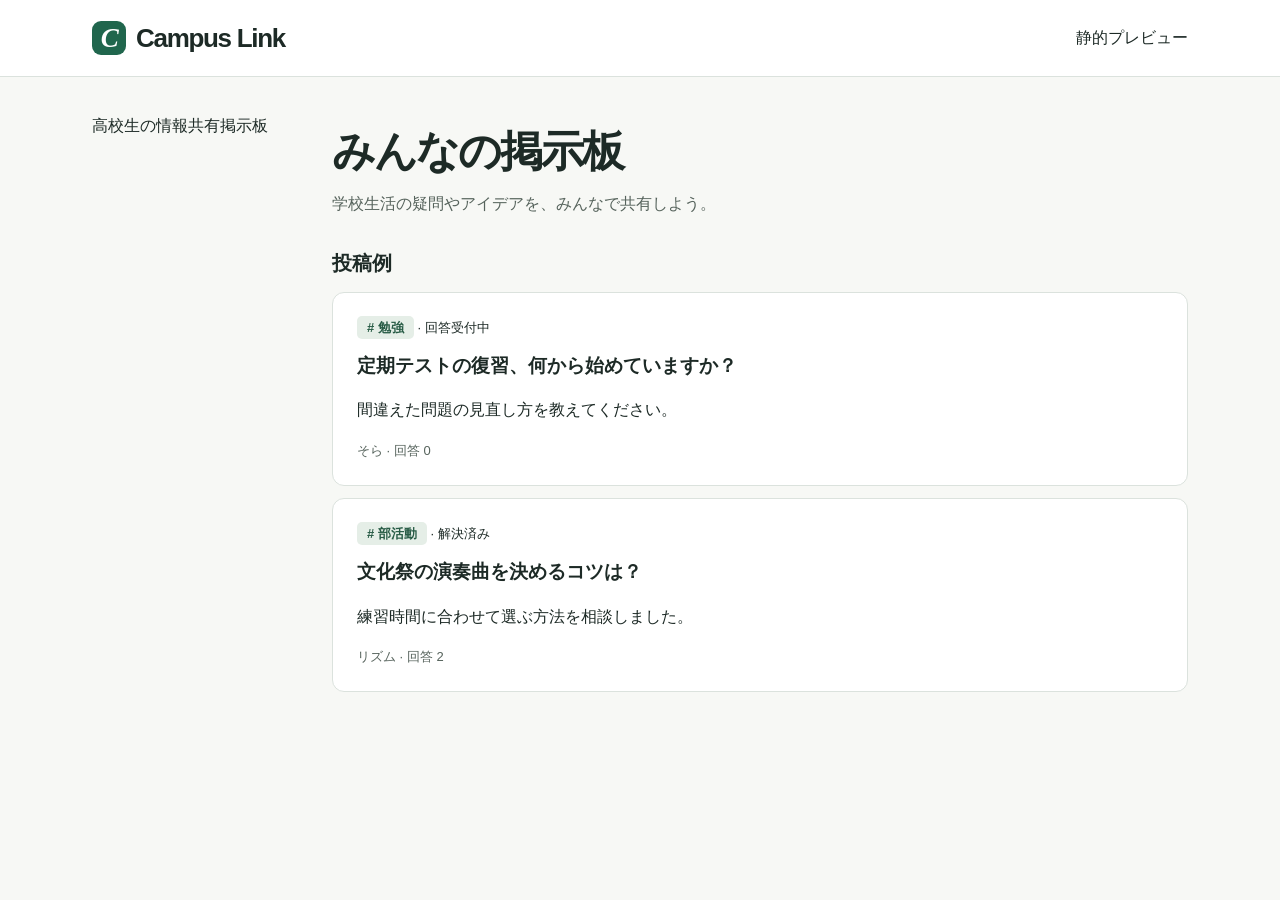
==== static/index.html @ 7dd42ddc "Build Campus Link student discussion board" ====
<!doctype html><html lang="ja"><meta charset="utf-8"><meta name="viewport" content="width=device-width,initial-scale=1"><link rel="stylesheet" href="style.css"><title>Campus Link | 静的見本</title><header><div class="bar"><strong class="brand"><i>C</i>Campus Link</strong>静的プレビュー</div></header><div class="layout"><aside>高校生の情報共有掲示板</aside><main><h1>みんなの掲示板</h1><p class="intro">学校生活の疑問やアイデアを、みんなで共有しよう。</p><h2>投稿例</h2><article><div class="meta"><b># 勉強</b> · 回答受付中</div><h3>定期テストの復習、何から始めていますか？</h3><p>間違えた問題の見直し方を教えてください。</p><footer>そら · 回答 0</footer></article><article><div class="meta"><b># 部活動</b> · 解決済み</div><h3>文化祭の演奏曲を決めるコツは？</h3><p>練習時間に合わせて選ぶ方法を相談しました。</p><footer>リズム · 回答 2</footer></article></main></div></html>
---- static/style.css ----
:root{--ink:#1d2a26;--pine:#20664d;--line:#dbe2dd;--paper:#f7f8f5;font:16px/1.65 "Hiragino Sans","Yu Gothic",sans-serif;color:var(--ink);background:var(--paper)}*{box-sizing:border-box}body{margin:0}a{color:var(--pine);text-decoration:none}a:hover{text-decoration:underline}header{background:white;border-bottom:1px solid var(--line)}.bar,.layout{max-width:1160px;margin:auto;padding:0 32px}.bar{height:76px;display:flex;align-items:center;justify-content:space-between}.brand{font:bold 26px/1 Arial,sans-serif;letter-spacing:-1.3px;color:var(--ink);display:flex;gap:10px;align-items:center}.brand i{display:grid;place-items:center;background:var(--pine);color:white;width:34px;height:34px;border-radius:9px;font:italic bold 27px Georgia}.button,button{border-radius:7px;cursor:pointer;font:inherit;font-weight:650;padding:8px 16px}.button{background:var(--pine);color:white;border:1px solid var(--pine)}button{background:white;border:1px solid var(--line);color:var(--ink)}.layout{display:grid;grid-template-columns:190px minmax(0,1fr);gap:50px;padding-top:36px;padding-bottom:60px}nav a,nav small{display:block;padding:7px 12px;color:var(--ink)}nav small{margin-top:16px;color:#65736c;font-weight:bold}nav span{color:#728178;margin-right:8px}.active,.notice,.meta b{background:#e5eee7;color:#285c46}.active{border-radius:6px;font-weight:bold}h1{font-size:clamp(28px,4vw,43px);letter-spacing:-.045em;line-height:1.25;margin:12px 0}h2{font-size:20px;margin:30px 0 12px}h3{margin:12px 0 4px}h3 a{color:var(--ink)}small,footer,.intro,.excerpt{color:#56635c}.intro{margin:0 0 28px}.filters,.actions{display:flex;gap:10px;align-items:center;flex-wrap:wrap}.search{flex:1;display:flex;align-items:center;gap:8px;padding-left:12px;background:white;border:1px solid var(--line);border-radius:7px}.search input{border:0;min-width:0;width:100%}input:not([type=checkbox]),textarea,select{font:inherit;border:1px solid var(--line);border-radius:6px;padding:9px;background:white;color:inherit}.search input:not([type=checkbox]){border:0}.panel,article{background:white;border:1px solid var(--line);border-radius:12px;padding:24px;margin:12px 0;overflow-wrap:anywhere}.meta,footer,small{font-size:13px}.meta b,.notice{padding:4px 10px;border-radius:5px}.notice{padding:12px}.empty{text-align:center;padding:40px 16px}.stack,.stack label{display:grid;gap:6px}.stack{gap:18px}.stack button{justify-self:start}.body{white-space:pre-wrap}img{max-width:100%;max-height:640px}.actions{margin-top:20px}:focus-visible{outline:3px solid var(--pine);outline-offset:2px}
@media(max-width:760px){.bar,.layout{padding-left:16px;padding-right:16px}.bar{height:62px}.layout{display:block;padding-top:12px}nav{display:flex;gap:5px;overflow-x:auto;padding-bottom:8px}nav small{display:none}nav a{white-space:nowrap;border:1px solid var(--line);border-radius:6px;font-size:14px}main{margin-top:20px}.search{flex-basis:100%}.panel,article{padding:18px}.intro{font-size:14px}}
.stack,.stack label{grid-template-columns:minmax(0,1fr)}.stack input,.stack textarea,.stack select{min-width:0;max-width:100%}
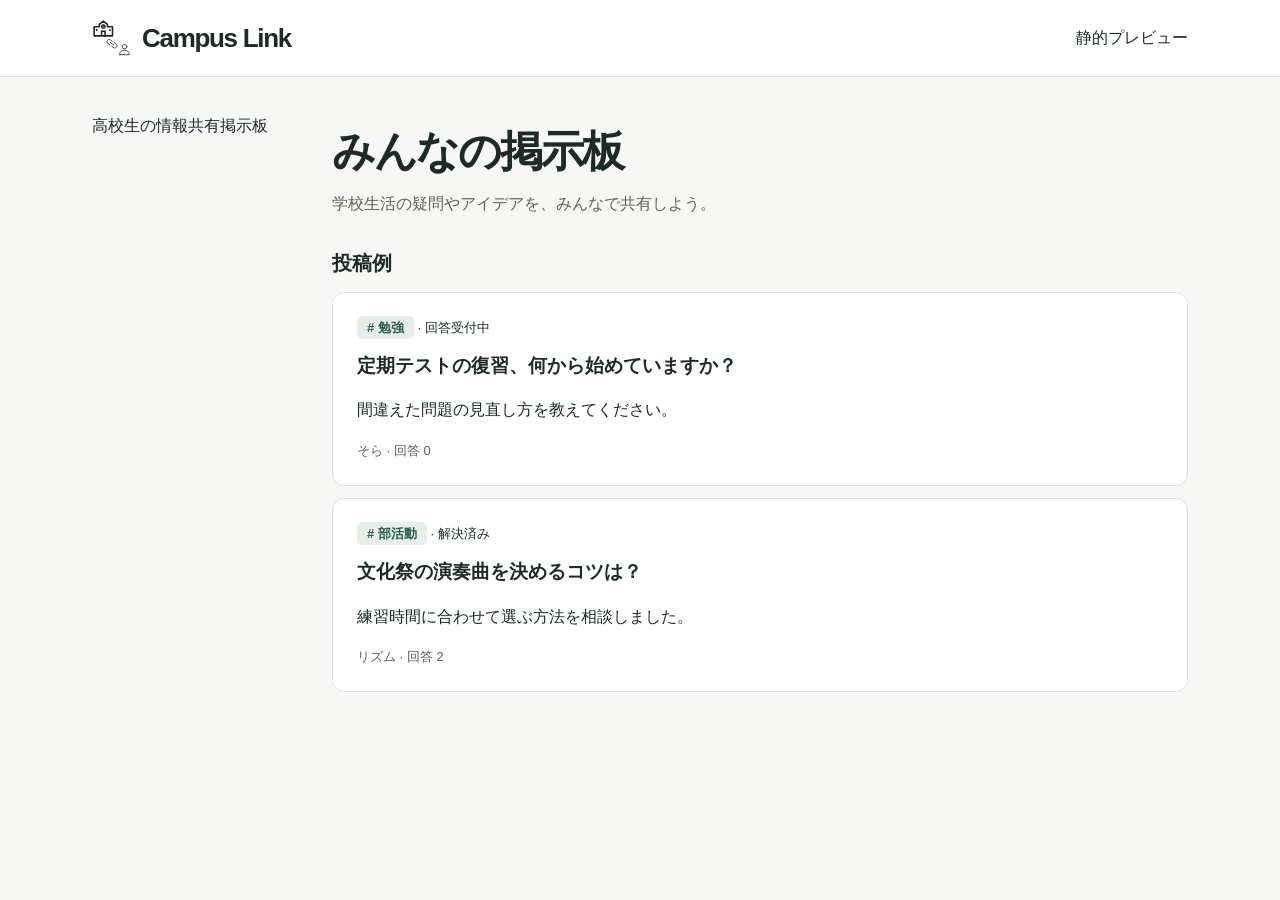
==== commit 935c2544: "Use supplied Campus Link logo in both headers" ====
--- a/static/index.html
+++ b/static/index.html
@@ -1 +1 @@
-<!doctype html><html lang="ja"><meta charset="utf-8"><meta name="viewport" content="width=device-width,initial-scale=1"><link rel="stylesheet" href="style.css"><title>Campus Link | 静的見本</title><header><div class="bar"><strong class="brand"><i>C</i>Campus Link</strong>静的プレビュー</div></header><div class="layout"><aside>高校生の情報共有掲示板</aside><main><h1>みんなの掲示板</h1><p class="intro">学校生活の疑問やアイデアを、みんなで共有しよう。</p><h2>投稿例</h2><article><div class="meta"><b># 勉強</b> · 回答受付中</div><h3>定期テストの復習、何から始めていますか？</h3><p>間違えた問題の見直し方を教えてください。</p><footer>そら · 回答 0</footer></article><article><div class="meta"><b># 部活動</b> · 解決済み</div><h3>文化祭の演奏曲を決めるコツは？</h3><p>練習時間に合わせて選ぶ方法を相談しました。</p><footer>リズム · 回答 2</footer></article></main></div></html>
+<!doctype html><html lang="ja"><meta charset="utf-8"><meta name="viewport" content="width=device-width,initial-scale=1"><link rel="stylesheet" href="style.css"><title>Campus Link | 静的見本</title><header><div class="bar"><strong class="brand"><img src="campus-link.svg" width="40" height="40" alt="">Campus Link</strong>静的プレビュー</div></header><div class="layout"><aside>高校生の情報共有掲示板</aside><main><h1>みんなの掲示板</h1><p class="intro">学校生活の疑問やアイデアを、みんなで共有しよう。</p><h2>投稿例</h2><article><div class="meta"><b># 勉強</b> · 回答受付中</div><h3>定期テストの復習、何から始めていますか？</h3><p>間違えた問題の見直し方を教えてください。</p><footer>そら · 回答 0</footer></article><article><div class="meta"><b># 部活動</b> · 解決済み</div><h3>文化祭の演奏曲を決めるコツは？</h3><p>練習時間に合わせて選ぶ方法を相談しました。</p><footer>リズム · 回答 2</footer></article></main></div></html>
--- a/static/style.css
+++ b/static/style.css
@@ -1,3 +1,3 @@
-:root{--ink:#1d2a26;--pine:#20664d;--line:#dbe2dd;--paper:#f7f8f5;font:16px/1.65 "Hiragino Sans","Yu Gothic",sans-serif;color:var(--ink);background:var(--paper)}*{box-sizing:border-box}body{margin:0}a{color:var(--pine);text-decoration:none}a:hover{text-decoration:underline}header{background:white;border-bottom:1px solid var(--line)}.bar,.layout{max-width:1160px;margin:auto;padding:0 32px}.bar{height:76px;display:flex;align-items:center;justify-content:space-between}.brand{font:bold 26px/1 Arial,sans-serif;letter-spacing:-1.3px;color:var(--ink);display:flex;gap:10px;align-items:center}.brand i{display:grid;place-items:center;background:var(--pine);color:white;width:34px;height:34px;border-radius:9px;font:italic bold 27px Georgia}.button,button{border-radius:7px;cursor:pointer;font:inherit;font-weight:650;padding:8px 16px}.button{background:var(--pine);color:white;border:1px solid var(--pine)}button{background:white;border:1px solid var(--line);color:var(--ink)}.layout{display:grid;grid-template-columns:190px minmax(0,1fr);gap:50px;padding-top:36px;padding-bottom:60px}nav a,nav small{display:block;padding:7px 12px;color:var(--ink)}nav small{margin-top:16px;color:#65736c;font-weight:bold}nav span{color:#728178;margin-right:8px}.active,.notice,.meta b{background:#e5eee7;color:#285c46}.active{border-radius:6px;font-weight:bold}h1{font-size:clamp(28px,4vw,43px);letter-spacing:-.045em;line-height:1.25;margin:12px 0}h2{font-size:20px;margin:30px 0 12px}h3{margin:12px 0 4px}h3 a{color:var(--ink)}small,footer,.intro,.excerpt{color:#56635c}.intro{margin:0 0 28px}.filters,.actions{display:flex;gap:10px;align-items:center;flex-wrap:wrap}.search{flex:1;display:flex;align-items:center;gap:8px;padding-left:12px;background:white;border:1px solid var(--line);border-radius:7px}.search input{border:0;min-width:0;width:100%}input:not([type=checkbox]),textarea,select{font:inherit;border:1px solid var(--line);border-radius:6px;padding:9px;background:white;color:inherit}.search input:not([type=checkbox]){border:0}.panel,article{background:white;border:1px solid var(--line);border-radius:12px;padding:24px;margin:12px 0;overflow-wrap:anywhere}.meta,footer,small{font-size:13px}.meta b,.notice{padding:4px 10px;border-radius:5px}.notice{padding:12px}.empty{text-align:center;padding:40px 16px}.stack,.stack label{display:grid;gap:6px}.stack{gap:18px}.stack button{justify-self:start}.body{white-space:pre-wrap}img{max-width:100%;max-height:640px}.actions{margin-top:20px}:focus-visible{outline:3px solid var(--pine);outline-offset:2px}
+:root{--ink:#1d2a26;--pine:#20664d;--line:#dbe2dd;--paper:#f7f8f5;font:16px/1.65 "Hiragino Sans","Yu Gothic",sans-serif;color:var(--ink);background:var(--paper)}*{box-sizing:border-box}body{margin:0}a{color:var(--pine);text-decoration:none}a:hover{text-decoration:underline}header{background:white;border-bottom:1px solid var(--line)}.bar,.layout{max-width:1160px;margin:auto;padding:0 32px}.bar{height:76px;display:flex;align-items:center;justify-content:space-between}.brand{font:bold 26px/1 Arial,sans-serif;letter-spacing:-1.3px;color:var(--ink);display:flex;gap:10px;align-items:center}.button,button{border-radius:7px;cursor:pointer;font:inherit;font-weight:650;padding:8px 16px}.button{background:var(--pine);color:white;border:1px solid var(--pine)}button{background:white;border:1px solid var(--line);color:var(--ink)}.layout{display:grid;grid-template-columns:190px minmax(0,1fr);gap:50px;padding-top:36px;padding-bottom:60px}nav a,nav small{display:block;padding:7px 12px;color:var(--ink)}nav small{margin-top:16px;color:#65736c;font-weight:bold}nav span{color:#728178;margin-right:8px}.active,.notice,.meta b{background:#e5eee7;color:#285c46}.active{border-radius:6px;font-weight:bold}h1{font-size:clamp(28px,4vw,43px);letter-spacing:-.045em;line-height:1.25;margin:12px 0}h2{font-size:20px;margin:30px 0 12px}h3{margin:12px 0 4px}h3 a{color:var(--ink)}small,footer,.intro,.excerpt{color:#56635c}.intro{margin:0 0 28px}.filters,.actions{display:flex;gap:10px;align-items:center;flex-wrap:wrap}.search{flex:1;display:flex;align-items:center;gap:8px;padding-left:12px;background:white;border:1px solid var(--line);border-radius:7px}.search input{border:0;min-width:0;width:100%}input:not([type=checkbox]),textarea,select{font:inherit;border:1px solid var(--line);border-radius:6px;padding:9px;background:white;color:inherit}.search input:not([type=checkbox]){border:0}.panel,article{background:white;border:1px solid var(--line);border-radius:12px;padding:24px;margin:12px 0;overflow-wrap:anywhere}.meta,footer,small{font-size:13px}.meta b,.notice{padding:4px 10px;border-radius:5px}.notice{padding:12px}.empty{text-align:center;padding:40px 16px}.stack,.stack label{display:grid;gap:6px}.stack{gap:18px}.stack button{justify-self:start}.body{white-space:pre-wrap}img{max-width:100%;max-height:640px}.actions{margin-top:20px}:focus-visible{outline:3px solid var(--pine);outline-offset:2px}
 @media(max-width:760px){.bar,.layout{padding-left:16px;padding-right:16px}.bar{height:62px}.layout{display:block;padding-top:12px}nav{display:flex;gap:5px;overflow-x:auto;padding-bottom:8px}nav small{display:none}nav a{white-space:nowrap;border:1px solid var(--line);border-radius:6px;font-size:14px}main{margin-top:20px}.search{flex-basis:100%}.panel,article{padding:18px}.intro{font-size:14px}}
 .stack,.stack label{grid-template-columns:minmax(0,1fr)}.stack input,.stack textarea,.stack select{min-width:0;max-width:100%}
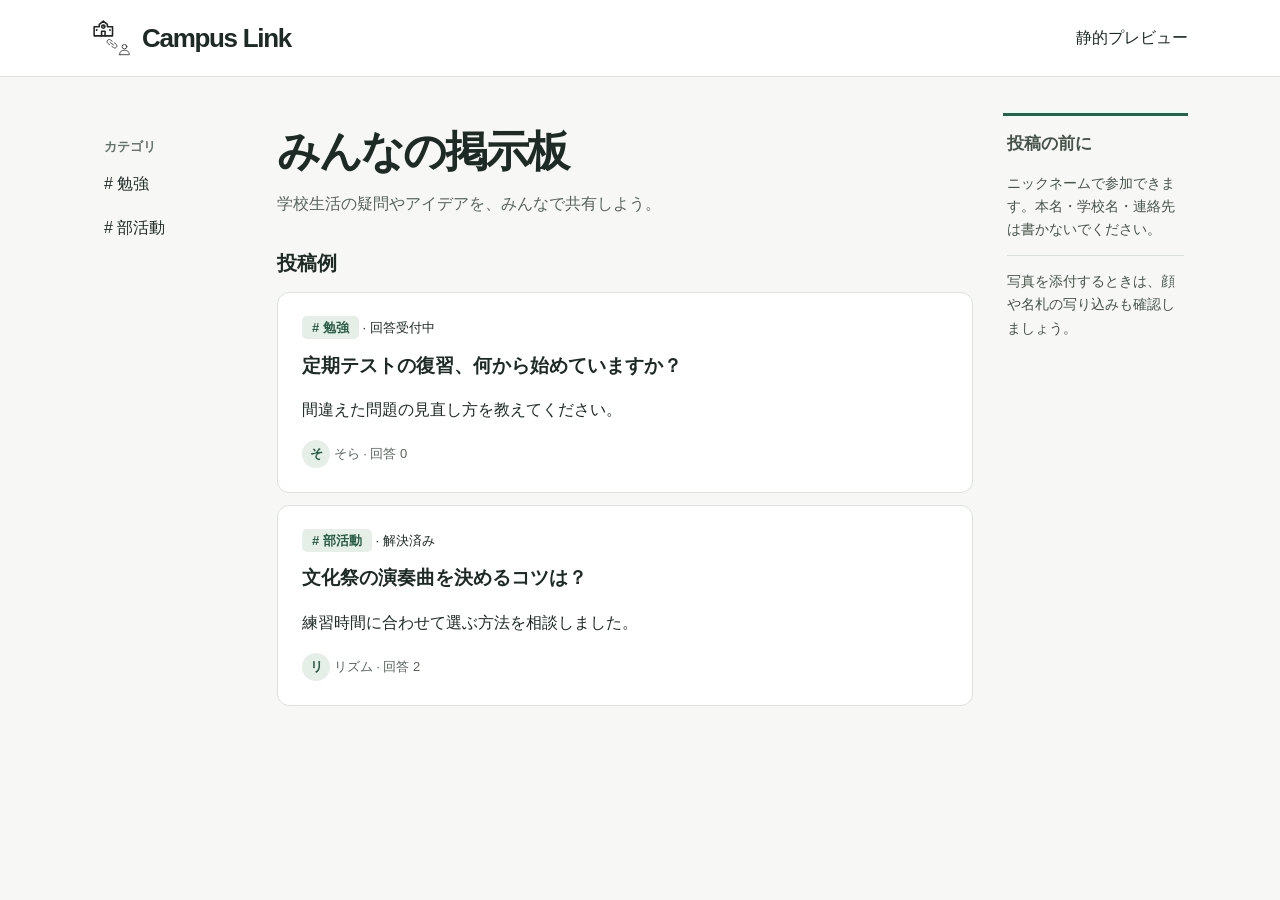
==== commit 9fe42792: "Improve Campus Link UI and UX" ====
--- a/static/index.html
+++ b/static/index.html
@@ -1 +1 @@
-<!doctype html><html lang="ja"><meta charset="utf-8"><meta name="viewport" content="width=device-width,initial-scale=1"><link rel="stylesheet" href="style.css"><title>Campus Link | 静的見本</title><header><div class="bar"><strong class="brand"><img src="campus-link.svg" width="40" height="40" alt="">Campus Link</strong>静的プレビュー</div></header><div class="layout"><aside>高校生の情報共有掲示板</aside><main><h1>みんなの掲示板</h1><p class="intro">学校生活の疑問やアイデアを、みんなで共有しよう。</p><h2>投稿例</h2><article><div class="meta"><b># 勉強</b> · 回答受付中</div><h3>定期テストの復習、何から始めていますか？</h3><p>間違えた問題の見直し方を教えてください。</p><footer>そら · 回答 0</footer></article><article><div class="meta"><b># 部活動</b> · 解決済み</div><h3>文化祭の演奏曲を決めるコツは？</h3><p>練習時間に合わせて選ぶ方法を相談しました。</p><footer>リズム · 回答 2</footer></article></main></div></html>
+<!doctype html><html lang="ja"><meta charset="utf-8"><meta name="viewport" content="width=device-width,initial-scale=1"><link rel="stylesheet" href="style.css"><title>Campus Link | 静的見本</title><header><div class="bar"><strong class="brand"><img src="campus-link.svg" width="40" height="40" alt="">Campus Link</strong>静的プレビュー</div></header><div class="layout"><aside><nav aria-label="投稿例のカテゴリ"><small>カテゴリ</small><a href="#study"># 勉強</a><a href="#club"># 部活動</a></nav></aside><main><h1>みんなの掲示板</h1><p class="intro">学校生活の疑問やアイデアを、みんなで共有しよう。</p><h2>投稿例</h2><article id="study"><div class="meta"><b># 勉強</b> · 回答受付中</div><h3>定期テストの復習、何から始めていますか？</h3><p>間違えた問題の見直し方を教えてください。</p><footer><span class="avatar">そ</span> そら · 回答 0</footer></article><article id="club"><div class="meta"><b># 部活動</b> · 解決済み</div><h3>文化祭の演奏曲を決めるコツは？</h3><p>練習時間に合わせて選ぶ方法を相談しました。</p><footer><span class="avatar">リ</span> リズム · 回答 2</footer></article></main><aside class="guide"><h2>投稿の前に</h2><p>ニックネームで参加できます。本名・学校名・連絡先は書かないでください。</p><hr><p>写真を添付するときは、顔や名札の写り込みも確認しましょう。</p></aside></div></html>
--- a/static/style.css
+++ b/static/style.css
@@ -1,3 +1,16 @@
 :root{--ink:#1d2a26;--pine:#20664d;--line:#dbe2dd;--paper:#f7f8f5;font:16px/1.65 "Hiragino Sans","Yu Gothic",sans-serif;color:var(--ink);background:var(--paper)}*{box-sizing:border-box}body{margin:0}a{color:var(--pine);text-decoration:none}a:hover{text-decoration:underline}header{background:white;border-bottom:1px solid var(--line)}.bar,.layout{max-width:1160px;margin:auto;padding:0 32px}.bar{height:76px;display:flex;align-items:center;justify-content:space-between}.brand{font:bold 26px/1 Arial,sans-serif;letter-spacing:-1.3px;color:var(--ink);display:flex;gap:10px;align-items:center}.button,button{border-radius:7px;cursor:pointer;font:inherit;font-weight:650;padding:8px 16px}.button{background:var(--pine);color:white;border:1px solid var(--pine)}button{background:white;border:1px solid var(--line);color:var(--ink)}.layout{display:grid;grid-template-columns:190px minmax(0,1fr);gap:50px;padding-top:36px;padding-bottom:60px}nav a,nav small{display:block;padding:7px 12px;color:var(--ink)}nav small{margin-top:16px;color:#65736c;font-weight:bold}nav span{color:#728178;margin-right:8px}.active,.notice,.meta b{background:#e5eee7;color:#285c46}.active{border-radius:6px;font-weight:bold}h1{font-size:clamp(28px,4vw,43px);letter-spacing:-.045em;line-height:1.25;margin:12px 0}h2{font-size:20px;margin:30px 0 12px}h3{margin:12px 0 4px}h3 a{color:var(--ink)}small,footer,.intro,.excerpt{color:#56635c}.intro{margin:0 0 28px}.filters,.actions{display:flex;gap:10px;align-items:center;flex-wrap:wrap}.search{flex:1;display:flex;align-items:center;gap:8px;padding-left:12px;background:white;border:1px solid var(--line);border-radius:7px}.search input{border:0;min-width:0;width:100%}input:not([type=checkbox]),textarea,select{font:inherit;border:1px solid var(--line);border-radius:6px;padding:9px;background:white;color:inherit}.search input:not([type=checkbox]){border:0}.panel,article{background:white;border:1px solid var(--line);border-radius:12px;padding:24px;margin:12px 0;overflow-wrap:anywhere}.meta,footer,small{font-size:13px}.meta b,.notice{padding:4px 10px;border-radius:5px}.notice{padding:12px}.empty{text-align:center;padding:40px 16px}.stack,.stack label{display:grid;gap:6px}.stack{gap:18px}.stack button{justify-self:start}.body{white-space:pre-wrap}img{max-width:100%;max-height:640px}.actions{margin-top:20px}:focus-visible{outline:3px solid var(--pine);outline-offset:2px}
 @media(max-width:760px){.bar,.layout{padding-left:16px;padding-right:16px}.bar{height:62px}.layout{display:block;padding-top:12px}nav{display:flex;gap:5px;overflow-x:auto;padding-bottom:8px}nav small{display:none}nav a{white-space:nowrap;border:1px solid var(--line);border-radius:6px;font-size:14px}main{margin-top:20px}.search{flex-basis:100%}.panel,article{padding:18px}.intro{font-size:14px}}
 .stack,.stack label{grid-template-columns:minmax(0,1fr)}.stack input,.stack textarea,.stack select{min-width:0;max-width:100%}
+
+header{position:sticky;top:0;z-index:5}
+html{scroll-padding-top:86px}
+.guide{align-self:start;border-top:3px solid var(--pine);padding:14px 4px;color:#46534b;font-size:14px}
+.guide h2{font-size:17px;margin:0}.guide hr{border:0;border-top:1px solid var(--line)}
+.post-card{position:relative}.post-card h3 a::after{content:"";position:absolute;inset:0;border-radius:12px}
+.post-card:hover,.post-card:focus-within{border-color:var(--pine)}
+.avatar{display:inline-grid;place-items:center;width:28px;height:28px;border-radius:50%;background:#e5eee7;color:#285c46;font-weight:bold}
+.counter{display:block;text-align:right;font-size:12px;color:#56635c}.skip{position:fixed;left:12px;top:-60px;z-index:8;background:white;padding:8px}.skip:focus{top:4px}
+button,.button,nav a{min-height:44px}.button{display:inline-flex;align-items:center}.stack output{overflow-wrap:anywhere}.stack output:empty{display:none}
+@media(min-width:1100px){.layout{grid-template-columns:155px minmax(0,1fr) 185px;gap:30px}}
+@media(max-width:1099px){.guide{grid-column:2;margin-top:24px}}
+@media(max-width:420px){.brand{font-size:21px;gap:6px}.brand img{width:34px;height:34px}.button{padding:7px 12px}}
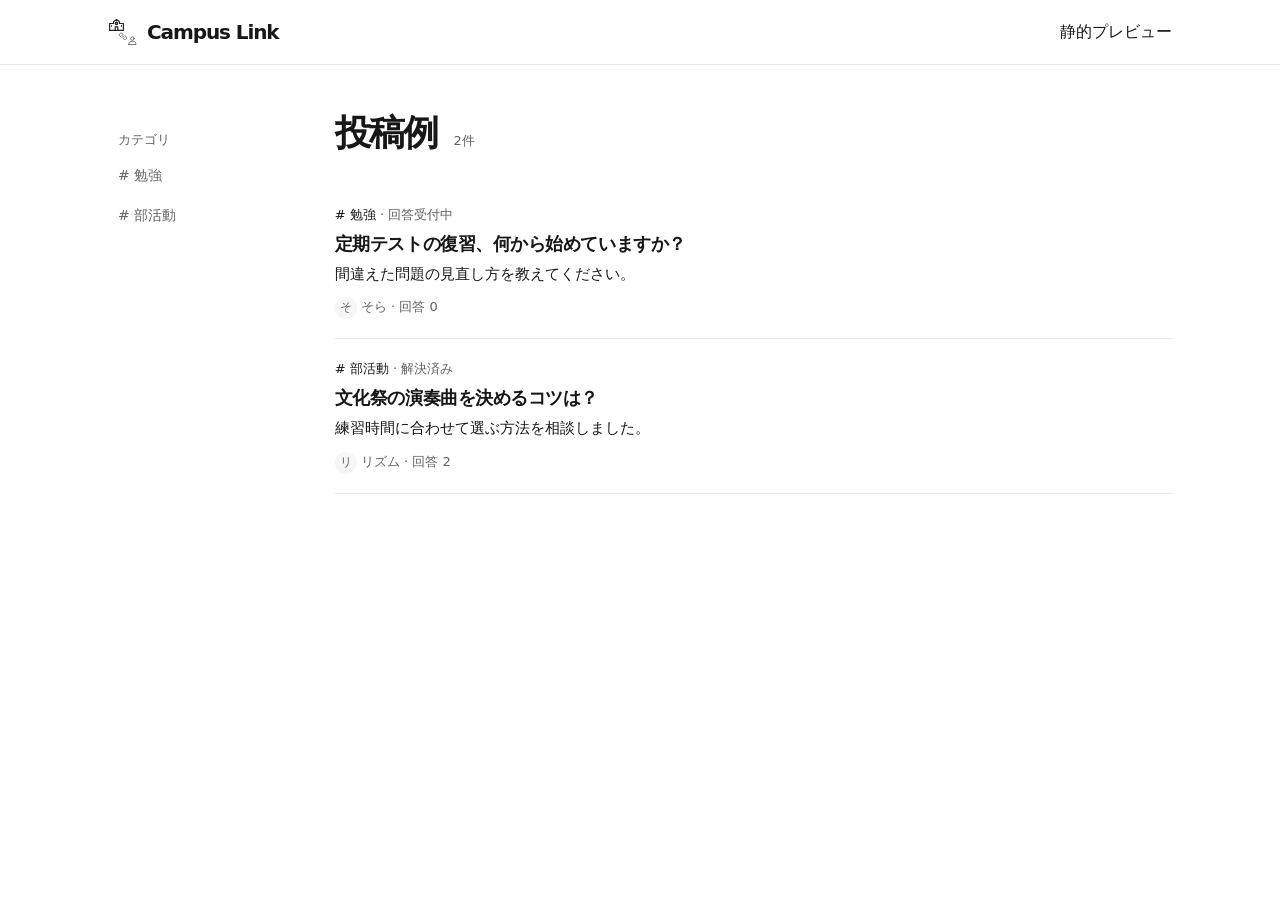
==== commit 05edd6a5: "Adopt monochrome list-based interface across Campus Link" ====
--- a/static/index.html
+++ b/static/index.html
@@ -1 +1 @@
-<!doctype html><html lang="ja"><meta charset="utf-8"><meta name="viewport" content="width=device-width,initial-scale=1"><link rel="stylesheet" href="style.css"><title>Campus Link | 静的見本</title><header><div class="bar"><strong class="brand"><img src="campus-link.svg" width="40" height="40" alt="">Campus Link</strong>静的プレビュー</div></header><div class="layout"><aside><nav aria-label="投稿例のカテゴリ"><small>カテゴリ</small><a href="#study"># 勉強</a><a href="#club"># 部活動</a></nav></aside><main><h1>みんなの掲示板</h1><p class="intro">学校生活の疑問やアイデアを、みんなで共有しよう。</p><h2>投稿例</h2><article id="study"><div class="meta"><b># 勉強</b> · 回答受付中</div><h3>定期テストの復習、何から始めていますか？</h3><p>間違えた問題の見直し方を教えてください。</p><footer><span class="avatar">そ</span> そら · 回答 0</footer></article><article id="club"><div class="meta"><b># 部活動</b> · 解決済み</div><h3>文化祭の演奏曲を決めるコツは？</h3><p>練習時間に合わせて選ぶ方法を相談しました。</p><footer><span class="avatar">リ</span> リズム · 回答 2</footer></article></main><aside class="guide"><h2>投稿の前に</h2><p>ニックネームで参加できます。本名・学校名・連絡先は書かないでください。</p><hr><p>写真を添付するときは、顔や名札の写り込みも確認しましょう。</p></aside></div></html>
+<!doctype html><html lang="ja"><meta charset="utf-8"><meta name="viewport" content="width=device-width,initial-scale=1"><link rel="stylesheet" href="style.css"><title>Campus Link | 静的見本</title><header><div class="bar"><strong class="brand"><img src="campus-link.svg" width="40" height="40" alt="">Campus Link</strong>静的プレビュー</div></header><div class="layout"><aside><nav aria-label="投稿例のカテゴリ"><small>カテゴリ</small><a href="#study"># 勉強</a><a href="#club"># 部活動</a></nav></aside><main><h1>投稿例 <small>2件</small></h1><article class="sample-row" id="study"><div class="meta"><b># 勉強</b> · 回答受付中</div><h3>定期テストの復習、何から始めていますか？</h3><p>間違えた問題の見直し方を教えてください。</p><footer><span class="avatar">そ</span> そら · 回答 0</footer></article><article class="sample-row" id="club"><div class="meta"><b># 部活動</b> · 解決済み</div><h3>文化祭の演奏曲を決めるコツは？</h3><p>練習時間に合わせて選ぶ方法を相談しました。</p><footer><span class="avatar">リ</span> リズム · 回答 2</footer></article></main></div></html>
--- a/static/style.css
+++ b/static/style.css
@@ -1,16 +1,83 @@
-:root{--ink:#1d2a26;--pine:#20664d;--line:#dbe2dd;--paper:#f7f8f5;font:16px/1.65 "Hiragino Sans","Yu Gothic",sans-serif;color:var(--ink);background:var(--paper)}*{box-sizing:border-box}body{margin:0}a{color:var(--pine);text-decoration:none}a:hover{text-decoration:underline}header{background:white;border-bottom:1px solid var(--line)}.bar,.layout{max-width:1160px;margin:auto;padding:0 32px}.bar{height:76px;display:flex;align-items:center;justify-content:space-between}.brand{font:bold 26px/1 Arial,sans-serif;letter-spacing:-1.3px;color:var(--ink);display:flex;gap:10px;align-items:center}.button,button{border-radius:7px;cursor:pointer;font:inherit;font-weight:650;padding:8px 16px}.button{background:var(--pine);color:white;border:1px solid var(--pine)}button{background:white;border:1px solid var(--line);color:var(--ink)}.layout{display:grid;grid-template-columns:190px minmax(0,1fr);gap:50px;padding-top:36px;padding-bottom:60px}nav a,nav small{display:block;padding:7px 12px;color:var(--ink)}nav small{margin-top:16px;color:#65736c;font-weight:bold}nav span{color:#728178;margin-right:8px}.active,.notice,.meta b{background:#e5eee7;color:#285c46}.active{border-radius:6px;font-weight:bold}h1{font-size:clamp(28px,4vw,43px);letter-spacing:-.045em;line-height:1.25;margin:12px 0}h2{font-size:20px;margin:30px 0 12px}h3{margin:12px 0 4px}h3 a{color:var(--ink)}small,footer,.intro,.excerpt{color:#56635c}.intro{margin:0 0 28px}.filters,.actions{display:flex;gap:10px;align-items:center;flex-wrap:wrap}.search{flex:1;display:flex;align-items:center;gap:8px;padding-left:12px;background:white;border:1px solid var(--line);border-radius:7px}.search input{border:0;min-width:0;width:100%}input:not([type=checkbox]),textarea,select{font:inherit;border:1px solid var(--line);border-radius:6px;padding:9px;background:white;color:inherit}.search input:not([type=checkbox]){border:0}.panel,article{background:white;border:1px solid var(--line);border-radius:12px;padding:24px;margin:12px 0;overflow-wrap:anywhere}.meta,footer,small{font-size:13px}.meta b,.notice{padding:4px 10px;border-radius:5px}.notice{padding:12px}.empty{text-align:center;padding:40px 16px}.stack,.stack label{display:grid;gap:6px}.stack{gap:18px}.stack button{justify-self:start}.body{white-space:pre-wrap}img{max-width:100%;max-height:640px}.actions{margin-top:20px}:focus-visible{outline:3px solid var(--pine);outline-offset:2px}
-@media(max-width:760px){.bar,.layout{padding-left:16px;padding-right:16px}.bar{height:62px}.layout{display:block;padding-top:12px}nav{display:flex;gap:5px;overflow-x:auto;padding-bottom:8px}nav small{display:none}nav a{white-space:nowrap;border:1px solid var(--line);border-radius:6px;font-size:14px}main{margin-top:20px}.search{flex-basis:100%}.panel,article{padding:18px}.intro{font-size:14px}}
-.stack,.stack label{grid-template-columns:minmax(0,1fr)}.stack input,.stack textarea,.stack select{min-width:0;max-width:100%}
-
-header{position:sticky;top:0;z-index:5}
-html{scroll-padding-top:86px}
-.guide{align-self:start;border-top:3px solid var(--pine);padding:14px 4px;color:#46534b;font-size:14px}
-.guide h2{font-size:17px;margin:0}.guide hr{border:0;border-top:1px solid var(--line)}
-.post-card{position:relative}.post-card h3 a::after{content:"";position:absolute;inset:0;border-radius:12px}
-.post-card:hover,.post-card:focus-within{border-color:var(--pine)}
-.avatar{display:inline-grid;place-items:center;width:28px;height:28px;border-radius:50%;background:#e5eee7;color:#285c46;font-weight:bold}
-.counter{display:block;text-align:right;font-size:12px;color:#56635c}.skip{position:fixed;left:12px;top:-60px;z-index:8;background:white;padding:8px}.skip:focus{top:4px}
-button,.button,nav a{min-height:44px}.button{display:inline-flex;align-items:center}.stack output{overflow-wrap:anywhere}.stack output:empty{display:none}
-@media(min-width:1100px){.layout{grid-template-columns:155px minmax(0,1fr) 185px;gap:30px}}
-@media(max-width:1099px){.guide{grid-column:2;margin-top:24px}}
-@media(max-width:420px){.brand{font-size:21px;gap:6px}.brand img{width:34px;height:34px}.button{padding:7px 12px}}
+:root {
+  --ink: #171717;
+  --muted: #626262;
+  --line: #e8e8e8;
+  --surface: #f6f6f6;
+  color: var(--ink);
+  background: white;
+  font: 16px/1.65 system-ui, "Hiragino Sans", sans-serif;
+  accent-color: var(--ink);
+}
+* { box-sizing: border-box }
+body { margin: 0 }
+html { scroll-padding-top: 80px }
+a { color: inherit; text-underline-offset: 3px }
+header { position: sticky; top: 0; z-index: 5; background: white; border-bottom: 1px solid var(--line) }
+.bar, .layout { max-width: 1160px; margin: auto; padding-inline: clamp(16px,4vw,48px) }
+.bar { height: 64px; display: flex; align-items: center; justify-content: space-between }
+.brand { display: inline-flex; align-items: center; gap: 9px; font-size: 20px; letter-spacing: -.055em; font-weight: 650; text-decoration: none }
+.brand img { width: 30px; height: 30px }
+.layout { display: grid; grid-template-columns: 150px minmax(0,1fr); gap: clamp(32px,6vw,88px); padding-block: 42px 80px }
+nav { display: grid; align-content: start }
+nav a { display: flex; align-items: center; gap: 8px; color: var(--muted); padding: 7px 10px; min-height: 40px; text-decoration: none; font-size: 14px }
+nav a:hover, nav a.active { background: var(--surface); color: var(--ink) }
+nav a.active { font-weight: 650 }
+nav small { padding: 22px 10px 5px }
+main { min-width: 0; overflow-wrap: anywhere }
+h1,h2,h3 { text-wrap: pretty; line-height: 1.45 }
+h1 { margin: 0 0 26px; font-size: clamp(26px,3vw,36px); font-weight: 640; letter-spacing: -.055em }
+h2 { font-size: 20px; margin: 32px 0 12px }
+h3 { margin: 5px 0; font-size: 18px; letter-spacing: -.025em }
+h1 small,h2 small { margin-left: 6px; font-weight: 450; letter-spacing: 0 }
+small,footer,.meta,.excerpt,.notice,.counter { color: var(--muted) }
+small,footer,.meta,.counter { font-size: 13px }
+.meta b { color: var(--ink); font-weight: 540 }
+.filters,.actions { display: flex; gap: 12px; flex-wrap: wrap; align-items: center; font-size: 14px }
+.filters { padding-bottom: 16px; border-bottom: 1px solid var(--line) }
+.filters label { display: inline-flex; align-items: center; min-height: 44px }
+.search { flex: 1 1 165px; gap: 8px }
+.icon { width: 16px; height: 16px; flex: none; fill: none; stroke: currentColor; stroke-width: 1.6; stroke-linecap: round }
+input,textarea,select,button,.button { font: inherit; color: inherit }
+.search input { border: 0; width: 100%; min-width: 0 }
+button,.button { display: inline-flex; align-items: center; justify-content: center; min-height: 40px; padding: 6px 14px; border: 0; background: var(--surface); border-radius: 4px; cursor: pointer; text-decoration: none; font-weight: 550 }
+.button { background: var(--ink); color: white; font-size: 14px }
+button:hover,.button:hover { opacity: .8 }
+.filters select { background: white; border: 0; min-height: 44px }
+article { padding-block: 19px; border-bottom: 1px solid var(--line) }
+.post-row { position: relative }
+.post-row a { text-decoration: none }
+.post-row a::after { content: ""; position: absolute; inset: 0 }
+.post-row:hover h3,.post-row:focus-within h3 { text-decoration: underline; text-underline-offset: 4px }
+.excerpt,.sample-row p { margin: 4px 0 10px; font-size: 15px }
+.avatar { display: inline-grid; place-items: center; width: 22px; height: 22px; background: var(--surface); border-radius: 50%; font-size: 12px }
+.empty { border: 0; padding-block: 54px }
+.empty p,.notice { font-size: 14px }
+.stack { max-width: 680px; margin-top: 24px; display: grid; gap: 16px }
+.stack label { display: grid; gap: 6px; font-size: 14px; font-weight: 550 }
+.stack,.stack label { grid-template-columns: minmax(0,1fr) }
+.stack input,.stack textarea,.stack select { width: 100%; min-width: 0; padding: 10px; font-size: 16px; background: white; border: 1px solid #c3c3c3; border-radius: 4px }
+textarea { resize: vertical }
+.counter { margin-top: -12px; text-align: right; font-variant-numeric: tabular-nums }
+.stack output:empty { display: none }
+.stack button { justify-self: start }
+.body { white-space: pre-wrap; line-height: 1.85 }
+article img { max-width: 100%; max-height: 640px }
+.actions { margin-top: 20px }
+summary { cursor: pointer }
+main > a:first-child { display: inline-block; margin-bottom: 14px; font-size: 14px; color: var(--muted) }
+:focus-visible { outline: 2px solid var(--ink); outline-offset: 2px }
+.skip { position: fixed; left: 12px; top: -60px; z-index: 8; background: white; padding: 8px }
+.skip:focus { top: 4px }
+@media(max-width:760px) {
+  .bar { height: 58px }
+  .layout { display: block; padding-block: 0 54px }
+  nav { display: flex; overflow-x: auto; gap: 10px; margin-bottom: 24px; border-bottom: 1px solid var(--line) }
+  nav small { display: none }
+  nav a { white-space: nowrap; min-height: 48px; padding-inline: 4px }
+  nav a.active { background: white; box-shadow: inset 0 -2px currentColor }
+  .search { flex-basis: 100% }
+  .filters { gap: 4px 12px }
+  .filters input { font-size: 16px }
+  button,.button,summary { min-height: 44px }
+  h1 { margin-bottom: 16px }
+}
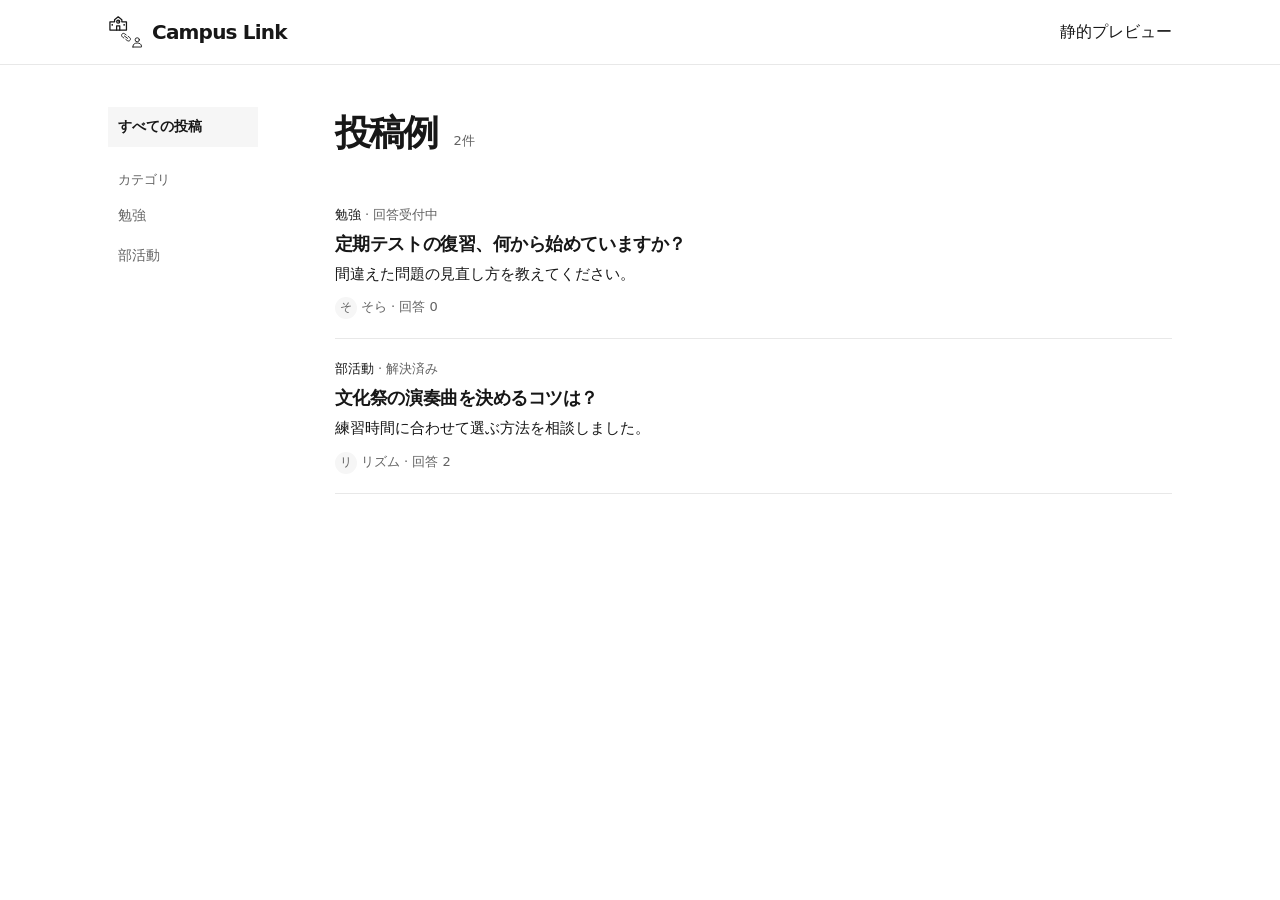
==== commit b6f0f424: "Move mobile category navigation into an accessible bottom sheet" ====
--- a/static/index.html
+++ b/static/index.html
@@ -1 +1,11 @@
-<!doctype html><html lang="ja"><meta charset="utf-8"><meta name="viewport" content="width=device-width,initial-scale=1"><link rel="stylesheet" href="style.css"><title>Campus Link | 静的見本</title><header><div class="bar"><strong class="brand"><img src="campus-link.svg" width="40" height="40" alt="">Campus Link</strong>静的プレビュー</div></header><div class="layout"><aside><nav aria-label="投稿例のカテゴリ"><small>カテゴリ</small><a href="#study"># 勉強</a><a href="#club"># 部活動</a></nav></aside><main><h1>投稿例 <small>2件</small></h1><article class="sample-row" id="study"><div class="meta"><b># 勉強</b> · 回答受付中</div><h3>定期テストの復習、何から始めていますか？</h3><p>間違えた問題の見直し方を教えてください。</p><footer><span class="avatar">そ</span> そら · 回答 0</footer></article><article class="sample-row" id="club"><div class="meta"><b># 部活動</b> · 解決済み</div><h3>文化祭の演奏曲を決めるコツは？</h3><p>練習時間に合わせて選ぶ方法を相談しました。</p><footer><span class="avatar">リ</span> リズム · 回答 2</footer></article></main></div></html>
+<!doctype html><html lang="ja"><meta charset="utf-8"><meta name="viewport" content="width=device-width,initial-scale=1,viewport-fit=cover"><link rel="stylesheet" href="style.css"><script defer src="categories.js"></script><title>Campus Link | 静的見本</title><header><div class="bar"><strong class="brand"><img src="campus-link.svg" width="40" height="40" alt="">Campus Link</strong>静的プレビュー</div></header><div class="layout"><aside class="categories list-nav"><nav aria-label="投稿例のカテゴリ"><a href="#all" aria-current="page">すべての投稿</a><small>カテゴリ</small><a href="#study">勉強</a><a href="#club">部活動</a></nav><button type="button" class="category-trigger" aria-haspopup="dialog" aria-expanded="false" aria-controls="category-sheet" hidden>
+  <span data-category-name></span>
+  <svg class="category-icon" aria-hidden="true" viewBox="0 0 24 24"><path d="m6 9 6 6 6-6"/></svg>
+</button>
+<dialog id="category-sheet" aria-labelledby="category-title">
+  <div class="sheet-heading">
+    <h2 id="category-title">カテゴリを選択</h2>
+    <button type="button" data-close-category aria-label="閉じる"><svg class="category-icon" aria-hidden="true" viewBox="0 0 24 24"><path d="m6 6 12 12M18 6 6 18"/></svg></button>
+  </div>
+  <div data-category-options></div>
+</dialog></aside><main id="all"><h1>投稿例 <small data-sample-count>2件</small></h1><article class="sample-row" id="study"><div class="meta"><b>勉強</b> · 回答受付中</div><h3>定期テストの復習、何から始めていますか？</h3><p>間違えた問題の見直し方を教えてください。</p><footer><span class="avatar">そ</span> そら · 回答 0</footer></article><article class="sample-row" id="club"><div class="meta"><b>部活動</b> · 解決済み</div><h3>文化祭の演奏曲を決めるコツは？</h3><p>練習時間に合わせて選ぶ方法を相談しました。</p><footer><span class="avatar">リ</span> リズム · 回答 2</footer></article></main></div></html>
--- a/static/style.css
+++ b/static/style.css
@@ -15,8 +15,8 @@
 header { position: sticky; top: 0; z-index: 5; background: white; border-bottom: 1px solid var(--line) }
 .bar, .layout { max-width: 1160px; margin: auto; padding-inline: clamp(16px,4vw,48px) }
 .bar { height: 64px; display: flex; align-items: center; justify-content: space-between }
-.brand { display: inline-flex; align-items: center; gap: 9px; font-size: 20px; letter-spacing: -.055em; font-weight: 650; text-decoration: none }
-.brand img { width: 30px; height: 30px }
+.brand { display: inline-flex; align-items: center; gap: 8px; font-size: 20px; line-height: 1; letter-spacing: -.04em; font-weight: 650; text-decoration: none }
+.brand img { display: block; flex: none; width: 36px; height: 36px }
 .layout { display: grid; grid-template-columns: 150px minmax(0,1fr); gap: clamp(32px,6vw,88px); padding-block: 42px 80px }
 nav { display: grid; align-content: start }
 nav a { display: flex; align-items: center; gap: 8px; color: var(--muted); padding: 7px 10px; min-height: 40px; text-decoration: none; font-size: 14px }
@@ -70,6 +70,8 @@
 .skip:focus { top: 4px }
 @media(max-width:760px) {
   .bar { height: 58px }
+  .brand { gap: 7px }
+  .brand img { width: 34px; height: 34px }
   .layout { display: block; padding-block: 0 54px }
   nav { display: flex; overflow-x: auto; gap: 10px; margin-bottom: 24px; border-bottom: 1px solid var(--line) }
   nav small { display: none }
@@ -81,3 +83,50 @@
   button,.button,summary { min-height: 44px }
   h1 { margin-bottom: 16px }
 }
+
+[hidden], .bottom-nav { display: none !important }
+#filter-options,.sheet-heading { display: flex; align-items: center; gap: 12px }
+#filter-sheet { width: min(100%,480px); max-width: 100%; max-height: 85dvh; box-sizing: border-box; margin: auto auto 0; border: 0; border-radius: 14px 14px 0 0; padding: 20px 20px calc(20px + env(safe-area-inset-bottom)); color: var(--ink) }
+#filter-sheet::backdrop { background: rgb(0 0 0 / .32) }
+.sheet-heading { justify-content: space-between }
+.sheet-heading h2 { margin: 0 }
+#sheet-fields #filter-options { display: grid; margin: 20px 0 }
+#sheet-fields select,#sheet-fields label { min-height: 44px; font-size: 16px; display: flex; align-items: center }
+#apply-filters { width: 100% }
+#image-preview { width: auto; max-width: 100%; max-height: 240px }
+.excerpt { display: -webkit-box; -webkit-box-orient: vertical; -webkit-line-clamp: 2; overflow: hidden }
+@media(max-width:760px) {
+  body { min-height: 100dvh; padding-bottom: calc(70px + env(safe-area-inset-bottom)) }
+  .bar { height: 50px; padding-inline: max(16px,env(safe-area-inset-left)) max(16px,env(safe-area-inset-right)) }
+  header { padding-top: env(safe-area-inset-top) }
+  .bar .button,.categories:not(.list-nav) { display: none }
+  .categories:not(.list-nav) + main { padding-top: 18px }
+  .bottom-nav { display: grid !important; position: fixed; inset: auto 0 0; z-index: 6; grid-template-columns: repeat(5,minmax(0,1fr)); margin: 0; gap: 0; background: white; border: 0; border-top: 1px solid var(--line); padding: 3px env(safe-area-inset-right) env(safe-area-inset-bottom) env(safe-area-inset-left) }
+  .bottom-nav a { display: flex; flex-direction: column; align-items: center; justify-content: center; gap: 2px; height: 56px; padding: 0; font-size: 11px; line-height: 1.25 }
+  .bottom-nav svg { width: 24px; height: 24px; padding: 2px; stroke: currentColor; stroke-width: 1.65; fill: none; stroke-linejoin: round; stroke-linecap: round }
+  .bottom-nav [aria-current] { color: #111; font-weight: 750; border-top: 2px solid }
+  .bottom-nav .dest-new svg { color: white; background: #171717; border-radius: 6px; padding: 4px }
+  .keyboard-open .bottom-nav { display: none !important }
+  .categories nav a,main a:not(.post-row a),.filters button { min-width: 44px }
+  main > a, .empty a,.filters > a { display: inline-flex; min-height: 44px; align-items: center }
+  .post-row { padding-block: 14px }
+  .stack { max-width: none }
+  textarea,input { scroll-margin-block: 64px 90px }
+  .stack button.button { width: 100% }
+  a:active,button:active { background-color: #ddd; color: #111 }
+}
+@media(prefers-reduced-motion: reduce) { html { scroll-behavior: auto } }
+
+.category-icon { width: 18px; height: 18px; fill: none; stroke: currentColor; stroke-width: 1.7; stroke-linecap: round; stroke-linejoin: round; flex: none }
+.categories > nav .category-icon { display: none }
+.category-trigger { min-width: 44px; min-height: 44px; padding: 0 4px; gap: 9px; background: transparent; font-size: 15px }
+.category-trigger[aria-expanded=true] svg { transform: rotate(180deg) }
+.category-modal-open, .category-modal-open body { overflow: hidden; overscroll-behavior: none }
+#category-sheet { width: min(100%,480px); max-width: 100%; max-height: 85vh; max-height: 85dvh; margin: auto auto 0; border: 0; padding: 12px max(20px,env(safe-area-inset-right)) calc(12px + env(safe-area-inset-bottom)) max(20px,env(safe-area-inset-left)); color: var(--ink); background: white; overscroll-behavior: contain }
+#category-sheet::backdrop { background: rgb(0 0 0 / .32) }
+#category-sheet .sheet-heading h2 { font-size: 17px }
+#category-sheet .sheet-heading button { min-width: 44px; min-height: 44px; background: transparent }
+#category-sheet nav { display: grid; gap: 0; margin: 6px 0 0; overflow: visible; border: 0 }
+#category-sheet nav small { display: none }
+#category-sheet nav a { min-height: 48px; justify-content: space-between; padding-inline: 4px; font-size: 16px; box-shadow: none; background: transparent }
+@media(max-width:760px) { .categories.list-nav { padding-block: 4px 10px } }
